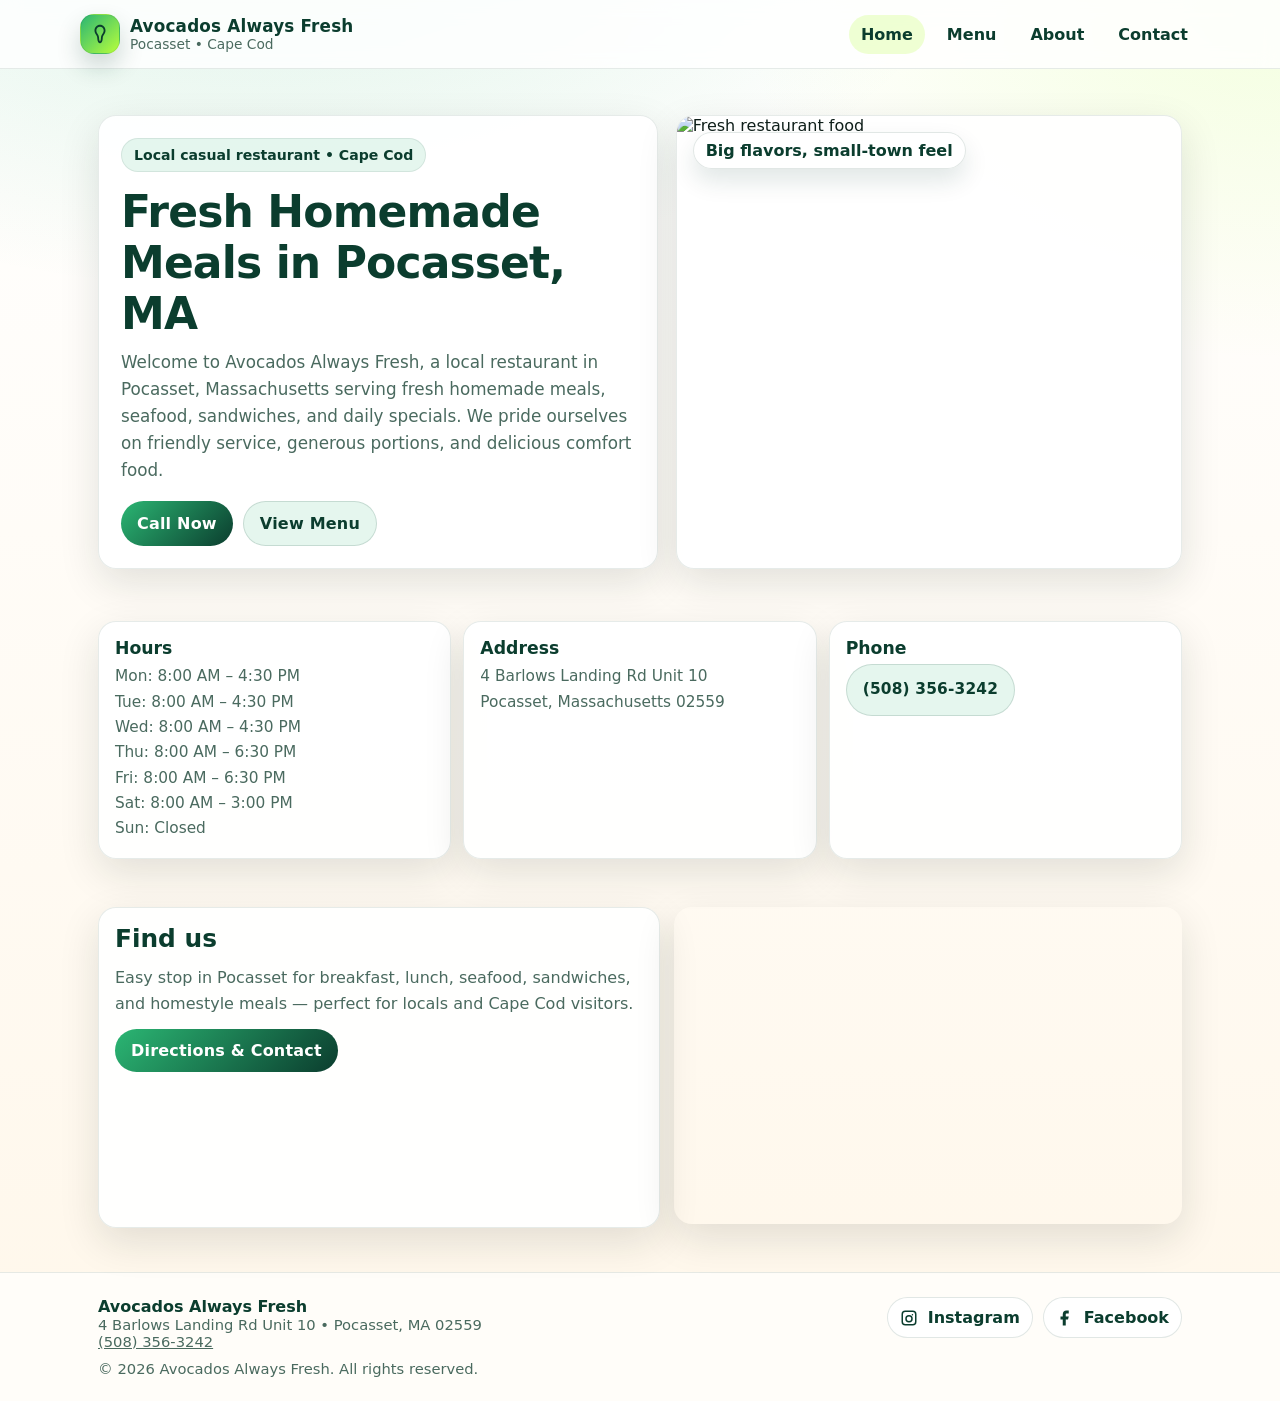
==== index.html @ b9e70e14 "Initial Avocados Always Fresh website" ====
<!doctype html>
<html lang="en">
<head>
  <meta charset="utf-8" />
  <meta name="viewport" content="width=device-width, initial-scale=1" />
  <title>Avocados Always Fresh | Fresh Homemade Meals in Pocasset, MA</title>
  <meta name="description" content="Avocados Always Fresh is a local casual restaurant in Pocasset, MA serving breakfast, lunch, seafood, sandwiches, and homestyle meals. Call (508) 356-3242." />
  <meta name="theme-color" content="#2bb673" />
  <link rel="stylesheet" href="styles.css" />

  <script type="application/ld+json">
  {
    "@context": "https://schema.org",
    "@type": "Restaurant",
    "name": "Avocados Always Fresh",
    "address": {
      "@type": "PostalAddress",
      "streetAddress": "4 Barlows Landing Rd Unit 10",
      "addressLocality": "Pocasset",
      "addressRegion": "MA",
      "postalCode": "02559",
      "addressCountry": "US"
    },
    "telephone": "+1-508-356-3242",
    "servesCuisine": ["Breakfast", "Lunch", "Seafood", "Sandwiches", "Homestyle"],
    "url": "./"
  }
  </script>
</head>
<body>
  <header class="site-header">
    <div class="container header-inner">
      <a class="brand" href="index.html" aria-label="Avocados Always Fresh home">
        <span class="brand-mark" aria-hidden="true">
          <svg viewBox="0 0 24 24"><path d="M12 2c3.4 0 6 2.8 6 6.2 0 1.7-.7 3.3-1.7 4.6-.7.9-1.3 2.1-1.3 3.7 0 3.4-1.5 5.5-3 5.5s-3-2.1-3-5.5c0-1.6-.6-2.8-1.3-3.7C6.7 11.5 6 9.9 6 8.2 6 4.8 8.6 2 12 2zm0 2C9.7 4 8 5.8 8 8.2c0 1.3.6 2.5 1.3 3.4 1 1.3 1.7 2.9 1.7 4.9 0 2.1.8 3.5 1 3.5s1-1.4 1-3.5c0-2 .7-3.6 1.7-4.9.7-.9 1.3-2.1 1.3-3.4C16 5.8 14.3 4 12 4z"/></svg>
        </span>
        <span class="brand-title"><strong>Avocados Always Fresh</strong><span>Pocasset • Cape Cod</span></span>
      </a>

      <nav class="nav" aria-label="Primary">
        <ul>
          <li><a data-nav href="index.html">Home</a></li>
          <li><a data-nav href="menu.html">Menu</a></li>
          <li><a data-nav href="about.html">About</a></li>
          <li><a data-nav href="contact.html">Contact</a></li>
        </ul>
      </nav>

      <button class="nav-toggle" aria-label="Open menu" aria-expanded="false">
        <svg viewBox="0 0 24 24"><path d="M4 7h16v2H4V7zm0 8h16v2H4v-2zm0-4h16v2H4v-2z"/></svg>
      </button>
    </div>

    <div class="nav-drawer" role="dialog" aria-label="Mobile navigation">
      <div class="container drawer-inner">
        <a data-nav href="index.html">Home</a>
        <a data-nav href="menu.html">Menu</a>
        <a data-nav href="about.html">About</a>
        <a data-nav href="contact.html">Contact</a>
      </div>
    </div>
  </header>

  <main>
    <section class="hero">
      <div class="container hero-grid">
        <div class="card">
          <div class="hero-copy">
            <div class="kicker">Local casual restaurant • Cape Cod</div>
            <h1 class="h1">Fresh Homemade Meals in Pocasset, MA</h1>
            <p class="lede">Welcome to Avocados Always Fresh, a local restaurant in Pocasset, Massachusetts serving fresh homemade meals, seafood, sandwiches, and daily specials. We pride ourselves on friendly service, generous portions, and delicious comfort food.</p>
            <div class="btn-row">
              <a class="btn btn-primary" href="tel:+15083563242">Call Now</a>
              <a class="btn btn-ghost" href="menu.html">View Menu</a>
            </div>
          </div>
        </div>

        <div class="card hero-media hero-media-wrap">
          <div class="badge">Big flavors, small-town feel</div>
          <img loading="eager" alt="Fresh restaurant food" src="https://source.unsplash.com/featured/1200x900?restaurant,food,plate" />
        </div>
      </div>
    </section>

    <section class="section">
      <div class="container cards" aria-label="Quick info">
        <div class="card card-pad">
          <h3>Hours</h3>
          <p class="small">
            Mon: 8:00 AM – 4:30 PM<br>
            Tue: 8:00 AM – 4:30 PM<br>
            Wed: 8:00 AM – 4:30 PM<br>
            Thu: 8:00 AM – 6:30 PM<br>
            Fri: 8:00 AM – 6:30 PM<br>
            Sat: 8:00 AM – 3:00 PM<br>
            Sun: Closed
          </p>
        </div>
        <div class="card card-pad">
          <h3>Address</h3>
          <p class="small">4 Barlows Landing Rd Unit 10<br>Pocasset, Massachusetts 02559</p>
        </div>
        <div class="card card-pad">
          <h3>Phone</h3>
          <p class="small"><a class="btn btn-ghost" href="tel:+15083563242">(508) 356-3242</a></p>
        </div>
      </div>
    </section>

    <section class="section">
      <div class="container split">
        <div class="card card-pad">
          <h2>Find us</h2>
          <p>Easy stop in Pocasset for breakfast, lunch, seafood, sandwiches, and homestyle meals — perfect for locals and Cape Cod visitors.</p>
          <div style="height:12px"></div>
          <a class="btn btn-primary" href="contact.html">Directions & Contact</a>
        </div>
        <div>
          <iframe class="map-embed" loading="lazy" referrerpolicy="no-referrer-when-downgrade" title="Avocados Always Fresh map" src="https://www.google.com/maps?q=4%20Barlows%20Landing%20Rd%20Unit%2010%20Pocasset%20MA%2002559&output=embed"></iframe>
        </div>
      </div>
    </section>
  </main>

  <footer class="site-footer">
    <div class="container footer-inner">
      <div class="footer-meta">
        <strong>Avocados Always Fresh</strong>
        <div class="smallprint">4 Barlows Landing Rd Unit 10 • Pocasset, MA 02559</div>
        <div class="smallprint"><a href="tel:+15083563242">(508) 356-3242</a></div>
      </div>
      <div class="footer-links" aria-label="Social links">
        <a class="icon-btn" href="#" aria-label="Instagram (placeholder)">
          <svg viewBox="0 0 24 24"><path d="M7 2h10a5 5 0 0 1 5 5v10a5 5 0 0 1-5 5H7a5 5 0 0 1-5-5V7a5 5 0 0 1 5-5zm10 2H7a3 3 0 0 0-3 3v10a3 3 0 0 0 3 3h10a3 3 0 0 0 3-3V7a3 3 0 0 0-3-3zm-5 4a5 5 0 1 1 0 10 5 5 0 0 1 0-10zm0 2a3 3 0 1 0 0 6 3 3 0 0 0 0-6zm5.6-2.2a1 1 0 1 1-2 0 1 1 0 0 1 2 0z"/></svg>
          Instagram
        </a>
        <a class="icon-btn" href="#" aria-label="Facebook (placeholder)">
          <svg viewBox="0 0 24 24"><path d="M13 22v-8h3l1-4h-4V7.5c0-1.1.4-1.5 1.5-1.5H17V2h-3c-3.1 0-5 1.9-5 5.3V10H6v4h3v8h4z"/></svg>
          Facebook
        </a>
      </div>
    </div>
    <div class="container" style="margin-top:10px">
      <div class="smallprint">© <span id="y"></span> Avocados Always Fresh. All rights reserved.</div>
    </div>
  </footer>

  <script>document.getElementById('y').textContent = new Date().getFullYear();</script>
  <script src="script.js"></script>
</body>
</html>
---- styles.css ----
/* Avocados Always Fresh — Cape Cod casual restaurant */
:root{
  --green:#2bb673;
  --deep:#0b3d2e;
  --mint:#d9fff0;
  --lime:#b7ff3c;
  --white:#ffffff;
  --sand:#fff7ea;
  --ink:#0f1f1a;
  --muted:#4a6a5f;
  --card: rgba(255,255,255,.92);
  --shadow: 0 14px 40px rgba(15,31,26,.12);
  --radius: 18px;
  --max: 1120px;
}
*{box-sizing:border-box}
html{scroll-behavior:smooth}
body{
  margin:0;
  font-family: ui-sans-serif, system-ui, -apple-system, Segoe UI, Roboto, Helvetica, Arial;
  color:var(--ink);
  background:
    radial-gradient(1200px 700px at 20% -10%, rgba(43,182,115,.18), transparent 62%),
    radial-gradient(900px 600px at 100% 0%, rgba(183,255,60,.16), transparent 60%),
    linear-gradient(180deg, var(--white), var(--sand));
}
img{max-width:100%; height:auto; display:block}
a{color:inherit}
.container{max-width:var(--max); margin:0 auto; padding:0 18px}

/* Header */
.site-header{
  position:sticky; top:0; z-index:50;
  background: rgba(255,255,255,.82);
  backdrop-filter: blur(10px);
  border-bottom: 1px solid rgba(11,61,46,.10);
}
.header-inner{display:flex; align-items:center; justify-content:space-between; gap:14px; padding:14px 0}
.brand{display:flex; gap:10px; align-items:center; text-decoration:none}
.brand-mark{
  width:40px; height:40px; border-radius:14px;
  background: linear-gradient(135deg, var(--green), var(--lime));
  box-shadow: 0 12px 24px rgba(11,61,46,.20);
  display:grid; place-items:center;
  border:1px solid rgba(11,61,46,.10);
}
.brand-mark svg{width:22px; height:22px; fill:var(--deep)}
.brand-title strong{display:block; font-size:1.05rem; letter-spacing:.2px; color:var(--deep)}
.brand-title span{display:block; font-size:.86rem; color:var(--muted)}

.nav-toggle{
  width:44px; height:44px;
  border-radius:14px;
  border:1px solid rgba(11,61,46,.14);
  background:#fff;
  box-shadow: 0 10px 22px rgba(11,61,46,.08);
  display:inline-flex; align-items:center; justify-content:center;
}
.nav-toggle svg{width:22px; height:22px; fill:var(--deep)}

.nav{display:none}
.nav ul{margin:0; padding:0; list-style:none; display:flex; gap:10px; align-items:center}
.nav a{
  text-decoration:none;
  display:inline-flex; align-items:center; gap:8px;
  padding:10px 12px;
  border-radius:999px;
  font-weight:800;
  color:var(--deep);
}
.nav a:hover{background: rgba(43,182,115,.12)}
.nav a[aria-current="page"]{background: rgba(183,255,60,.22)}

.nav-drawer{display:none; border-top:1px solid rgba(11,61,46,.10); background: rgba(255,255,255,.94)}
.nav-drawer.open{display:block}
.nav-drawer .drawer-inner{padding:10px 0 14px}
.nav-drawer a{display:block; padding:14px 10px; border-radius:14px; text-decoration:none; font-weight:800; color:var(--deep)}
.nav-drawer a:hover{background: rgba(43,182,115,.12)}

@media (min-width: 860px){
  .nav{display:block}
  .nav-toggle{display:none}
  .nav-drawer{display:none !important}
}

/* Hero */
.hero{padding:34px 0 18px}
.hero-grid{display:grid; grid-template-columns:1fr; gap:18px; align-items:stretch}
.card{
  background: var(--card);
  border:1px solid rgba(11,61,46,.10);
  border-radius: var(--radius);
  box-shadow: var(--shadow);
}
.hero-copy{padding:22px}
.kicker{
  display:inline-flex; align-items:center; gap:10px;
  padding:8px 12px;
  border-radius:999px;
  background: rgba(43,182,115,.12);
  border:1px solid rgba(11,61,46,.09);
  color:var(--deep);
  font-weight:900;
  font-size:.88rem;
}
.h1{margin:14px 0 10px; font-size:2.25rem; letter-spacing:-.02em; color:var(--deep)}
.lede{margin:0 0 18px; color:var(--muted); line-height:1.6; font-size:1.05rem}

.btn-row{display:flex; flex-wrap:wrap; gap:10px}
.btn{
  appearance:none; border:0; cursor:pointer;
  display:inline-flex; align-items:center; justify-content:center;
  padding:12px 16px;
  border-radius:999px;
  text-decoration:none;
  font-weight:900;
  letter-spacing:.2px;
  transition: transform .06s ease, filter .15s ease, background .15s ease;
}
.btn:active{transform: translateY(1px)}
.btn-primary{background: linear-gradient(135deg, var(--green), var(--deep)); color:#fff}
.btn-primary:hover{filter: brightness(1.05)}
.btn-ghost{background: rgba(43,182,115,.12); border:1px solid rgba(11,61,46,.14); color:var(--deep)}
.btn-ghost:hover{background: rgba(43,182,115,.18)}

.hero-media{overflow:hidden}
.hero-media img{width:100%; height:100%; object-fit:cover; min-height:320px}
.hero-media .badge{
  position:absolute; left:16px; top:16px;
  background: rgba(255,255,255,.92);
  border:1px solid rgba(11,61,46,.12);
  border-radius:999px;
  padding:8px 12px;
  font-weight:900;
  color:var(--deep);
  box-shadow: 0 12px 24px rgba(11,61,46,.12);
}
.hero-media-wrap{position:relative}

@media (min-width: 920px){
  .hero{padding:46px 0 22px}
  .hero-grid{grid-template-columns: 1.05fr .95fr}
  .h1{font-size:2.75rem}
  .hero-media img{min-height: 440px}
}

/* Sections */
.section{padding:18px 0}
.section h2{margin:0 0 12px; font-size:1.55rem; color:var(--deep)}
.section p{margin:0; color:var(--muted); line-height:1.65}

.cards{display:grid; grid-template-columns:1fr; gap:12px; margin-top:12px}
.card-pad{padding:16px}
.card h3{margin:0 0 6px; color:var(--deep); font-size:1.08rem}
.small{font-size:.96rem}

@media (min-width: 820px){
  .cards{grid-template-columns: repeat(3, 1fr)}
}

/* Menu */
.menu-grid{display:grid; grid-template-columns:1fr; gap:14px; margin-top:12px}
.menu-group header{display:flex; justify-content:space-between; align-items:baseline; gap:10px; margin-bottom:10px}
.menu-group header h3{margin:0; color:var(--deep); font-size:1.12rem}
.menu-group header span{color:var(--muted); font-weight:800; font-size:.92rem}
.menu-list{margin:0; padding:0; list-style:none; display:grid; grid-template-columns:1fr; gap:8px}
.menu-item{
  padding:10px 12px;
  border-radius:14px;
  background: rgba(217,255,240,.55);
  border:1px solid rgba(11,61,46,.08);
  display:flex; align-items:center; justify-content:space-between; gap:12px;
}
.menu-item strong{color:var(--ink)}
.menu-item em{font-style:normal; color:var(--muted); font-weight:900}
@media (min-width: 920px){
  .menu-grid{grid-template-columns: repeat(2, 1fr)}
}

/* Map */
.map-embed{width:100%; aspect-ratio: 16/10; border:0; border-radius: var(--radius); box-shadow: var(--shadow)}

/* Form */
form{display:grid; gap:10px; margin-top:10px}
label{font-weight:900; color:var(--deep)}
input, textarea{
  width:100%;
  padding:12px;
  border-radius:14px;
  border:1px solid rgba(11,61,46,.14);
  background: rgba(255,255,255,.95);
  font: inherit;
}
textarea{min-height:120px; resize:vertical}
.form-row{display:grid; gap:10px}
@media (min-width: 720px){
  .form-row{grid-template-columns: 1fr 1fr}
}

/* Footer */
.site-footer{margin-top:26px; padding:24px 0; border-top:1px solid rgba(11,61,46,.10); background: rgba(255,255,255,.72)}
.footer-inner{display:flex; flex-direction:column; gap:14px}
.footer-meta strong{color:var(--deep)}
.footer-links{display:flex; flex-wrap:wrap; gap:10px}
.icon-btn{
  display:inline-flex; align-items:center; gap:10px;
  padding:10px 12px;
  border-radius:999px;
  border:1px solid rgba(11,61,46,.12);
  background:#fff;
  text-decoration:none;
  font-weight:900;
  color:var(--deep);
}
.icon-btn svg{width:18px; height:18px; fill:var(--deep)}
.smallprint{color:var(--muted); font-size:.92rem}

@media (min-width: 920px){
  .footer-inner{flex-direction:row; align-items:flex-start; justify-content:space-between}
  .footer-meta{max-width:560px}
}

/* Utility */
.split{display:grid; grid-template-columns:1fr; gap:14px; margin-top:12px}
@media (min-width: 920px){
  .split{grid-template-columns: 1.05fr .95fr}
}
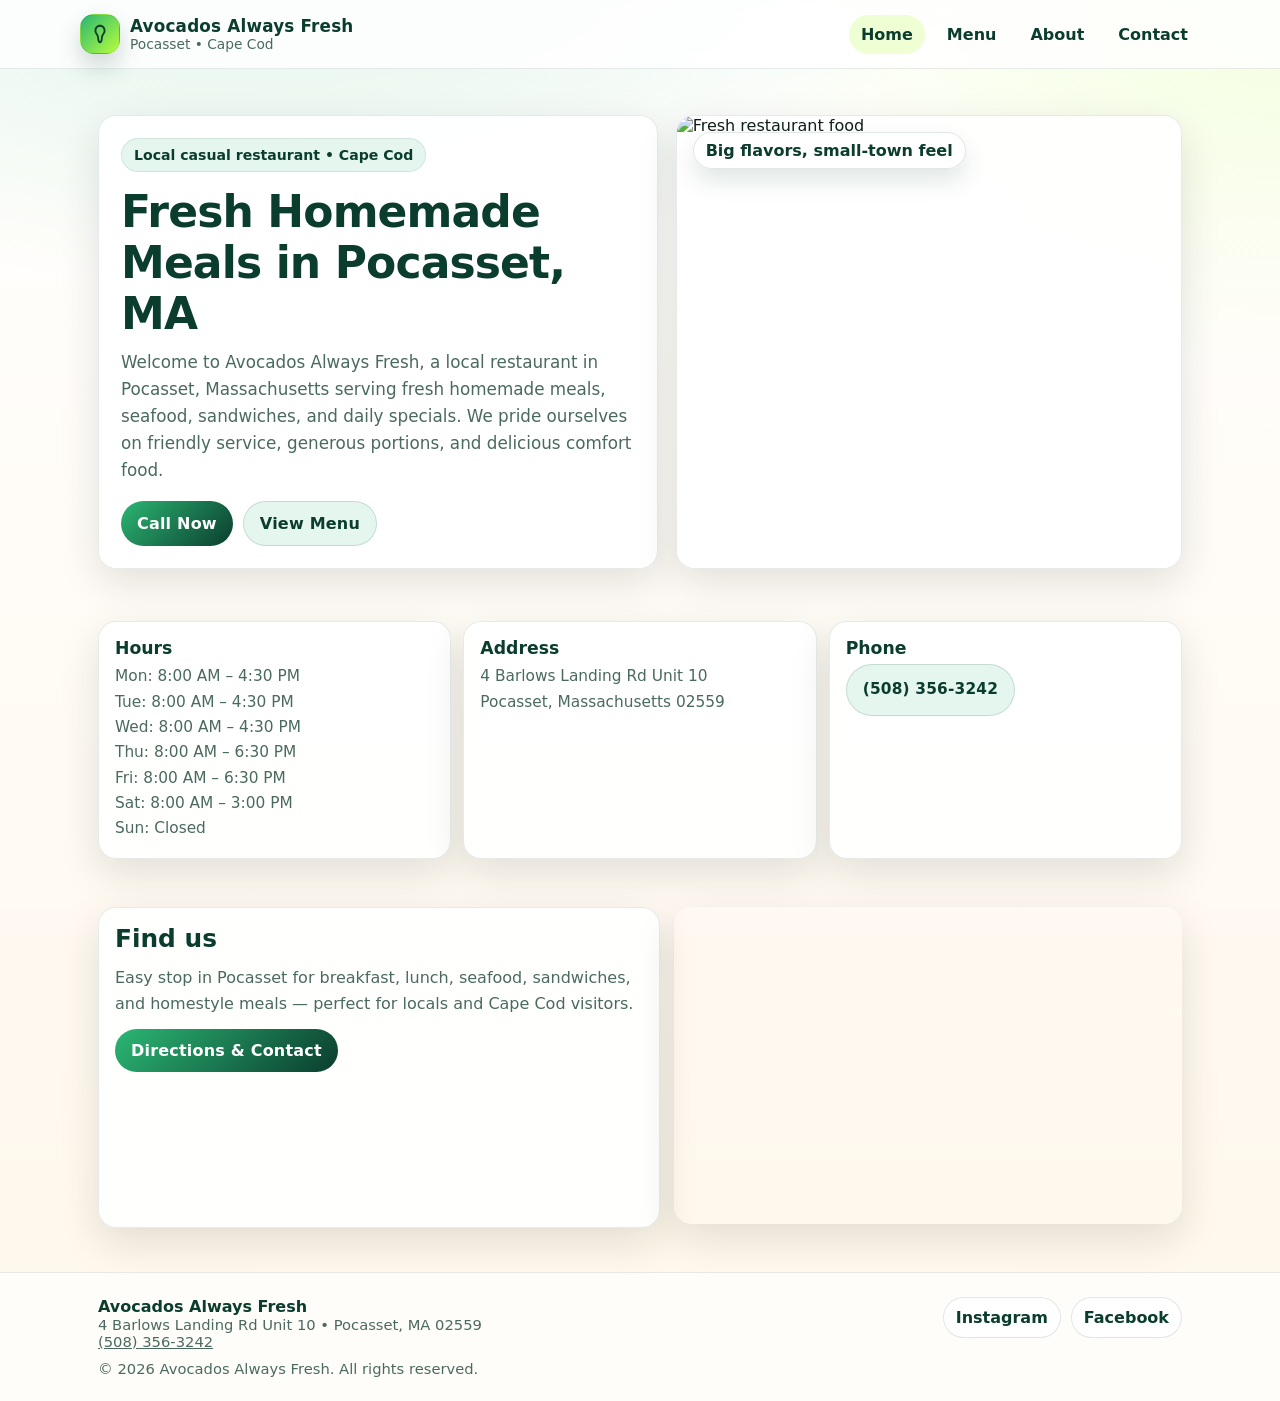
==== commit 89337797: "Update footer links to point to actual social media pages" ====
--- a/index.html
+++ b/index.html
@@ -130,16 +130,23 @@
         <div class="smallprint">4 Barlows Landing Rd Unit 10 • Pocasset, MA 02559</div>
         <div class="smallprint"><a href="tel:+15083563242">(508) 356-3242</a></div>
       </div>
-      <div class="footer-links" aria-label="Social links">
-        <a class="icon-btn" href="#" aria-label="Instagram (placeholder)">
-          <svg viewBox="0 0 24 24"><path d="M7 2h10a5 5 0 0 1 5 5v10a5 5 0 0 1-5 5H7a5 5 0 0 1-5-5V7a5 5 0 0 1 5-5zm10 2H7a3 3 0 0 0-3 3v10a3 3 0 0 0 3 3h10a3 3 0 0 0 3-3V7a3 3 0 0 0-3-3zm-5 4a5 5 0 1 1 0 10 5 5 0 0 1 0-10zm0 2a3 3 0 1 0 0 6 3 3 0 0 0 0-6zm5.6-2.2a1 1 0 1 1-2 0 1 1 0 0 1 2 0z"/></svg>
-          Instagram
-        </a>
-        <a class="icon-btn" href="#" aria-label="Facebook (placeholder)">
-          <svg viewBox="0 0 24 24"><path d="M13 22v-8h3l1-4h-4V7.5c0-1.1.4-1.5 1.5-1.5H17V2h-3c-3.1 0-5 1.9-5 5.3V10H6v4h3v8h4z"/></svg>
-          Facebook
-        </a>
-      </div>
+    <div class="footer-links" aria-label="Social links">
+
+  <a class="icon-btn"
+     href="https://www.instagram.com/avocadoscapecod/"
+     target="_blank"
+     rel="noopener noreferrer">
+    Instagram
+  </a>
+
+  <a class="icon-btn"
+     href="https://www.facebook.com/p/Avocados-Cape-Cod-100057155391975/"
+     target="_blank"
+     rel="noopener noreferrer">
+    Facebook
+  </a>
+
+</div>
     </div>
     <div class="container" style="margin-top:10px">
       <div class="smallprint">© <span id="y"></span> Avocados Always Fresh. All rights reserved.</div>
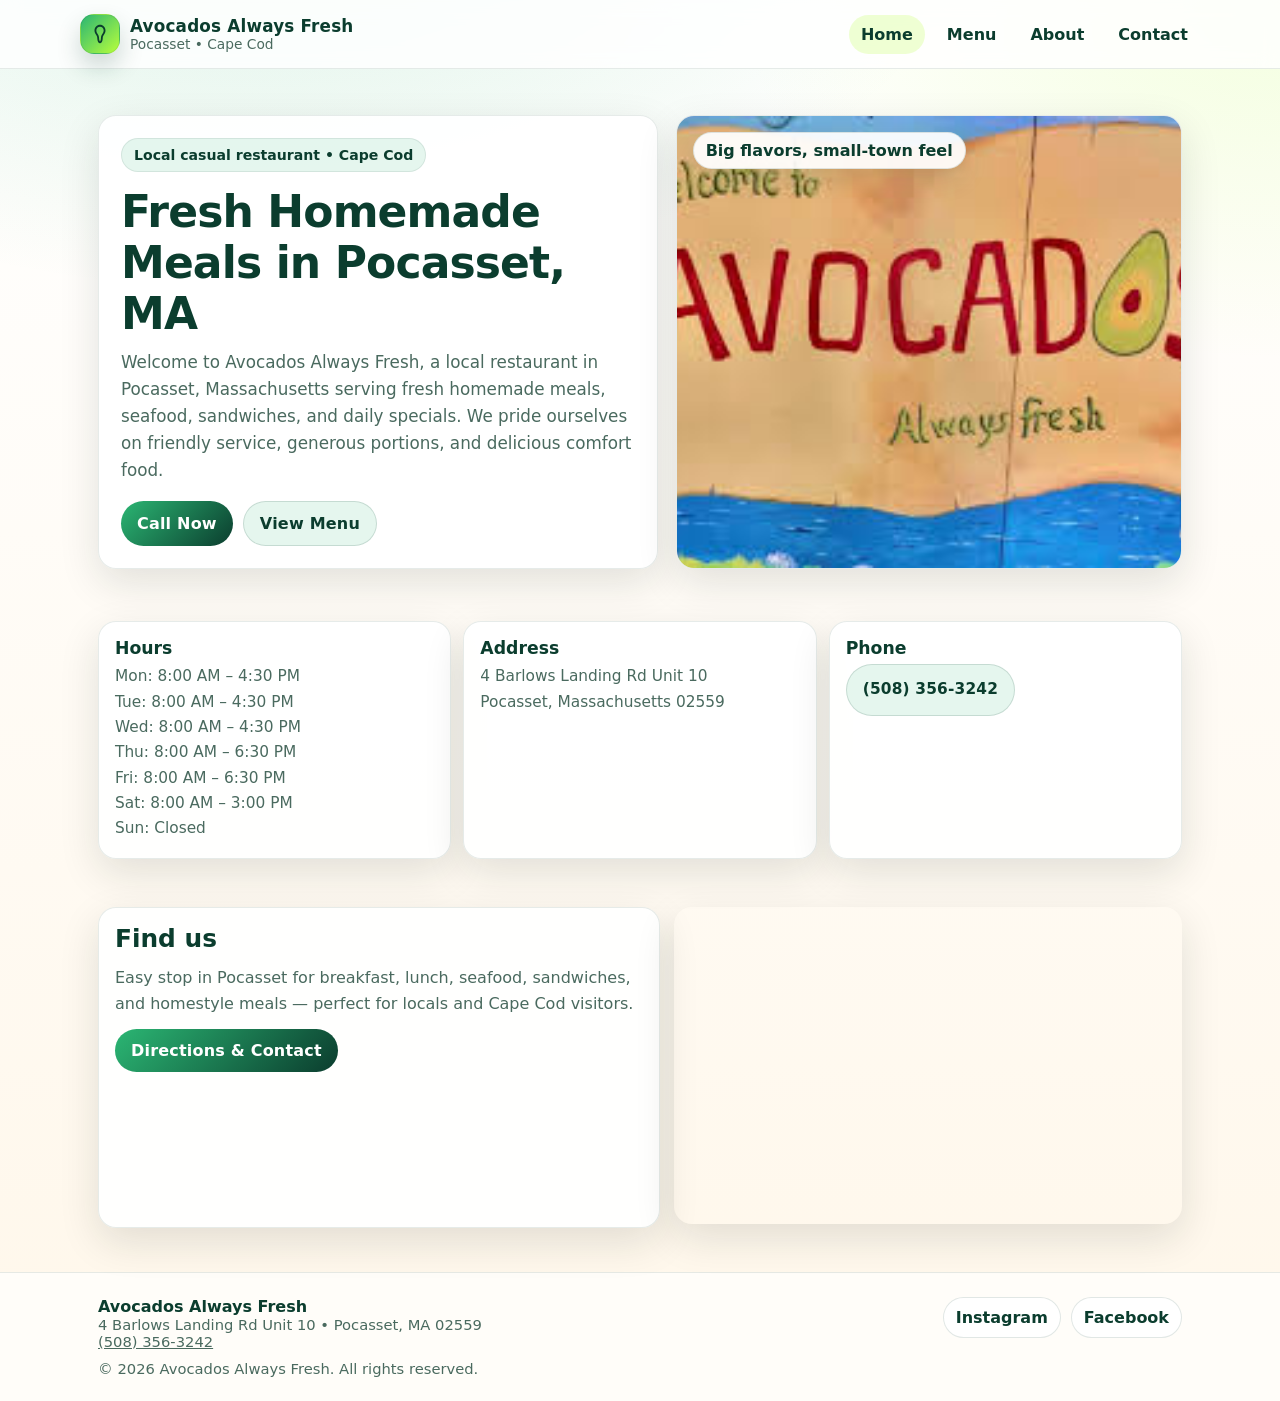
==== commit b9503f81: "Add local images for home and contact heroes" ====
--- a/index.html
+++ b/index.html
@@ -78,7 +78,7 @@
 
         <div class="card hero-media hero-media-wrap">
           <div class="badge">Big flavors, small-town feel</div>
-          <img loading="eager" alt="Fresh restaurant food" src="https://source.unsplash.com/featured/1200x900?restaurant,food,plate" />
+          <img loading="eager" alt="Avocados Always Fresh sign" src="assets/img/home-hero.jpg" />
         </div>
       </div>
     </section>
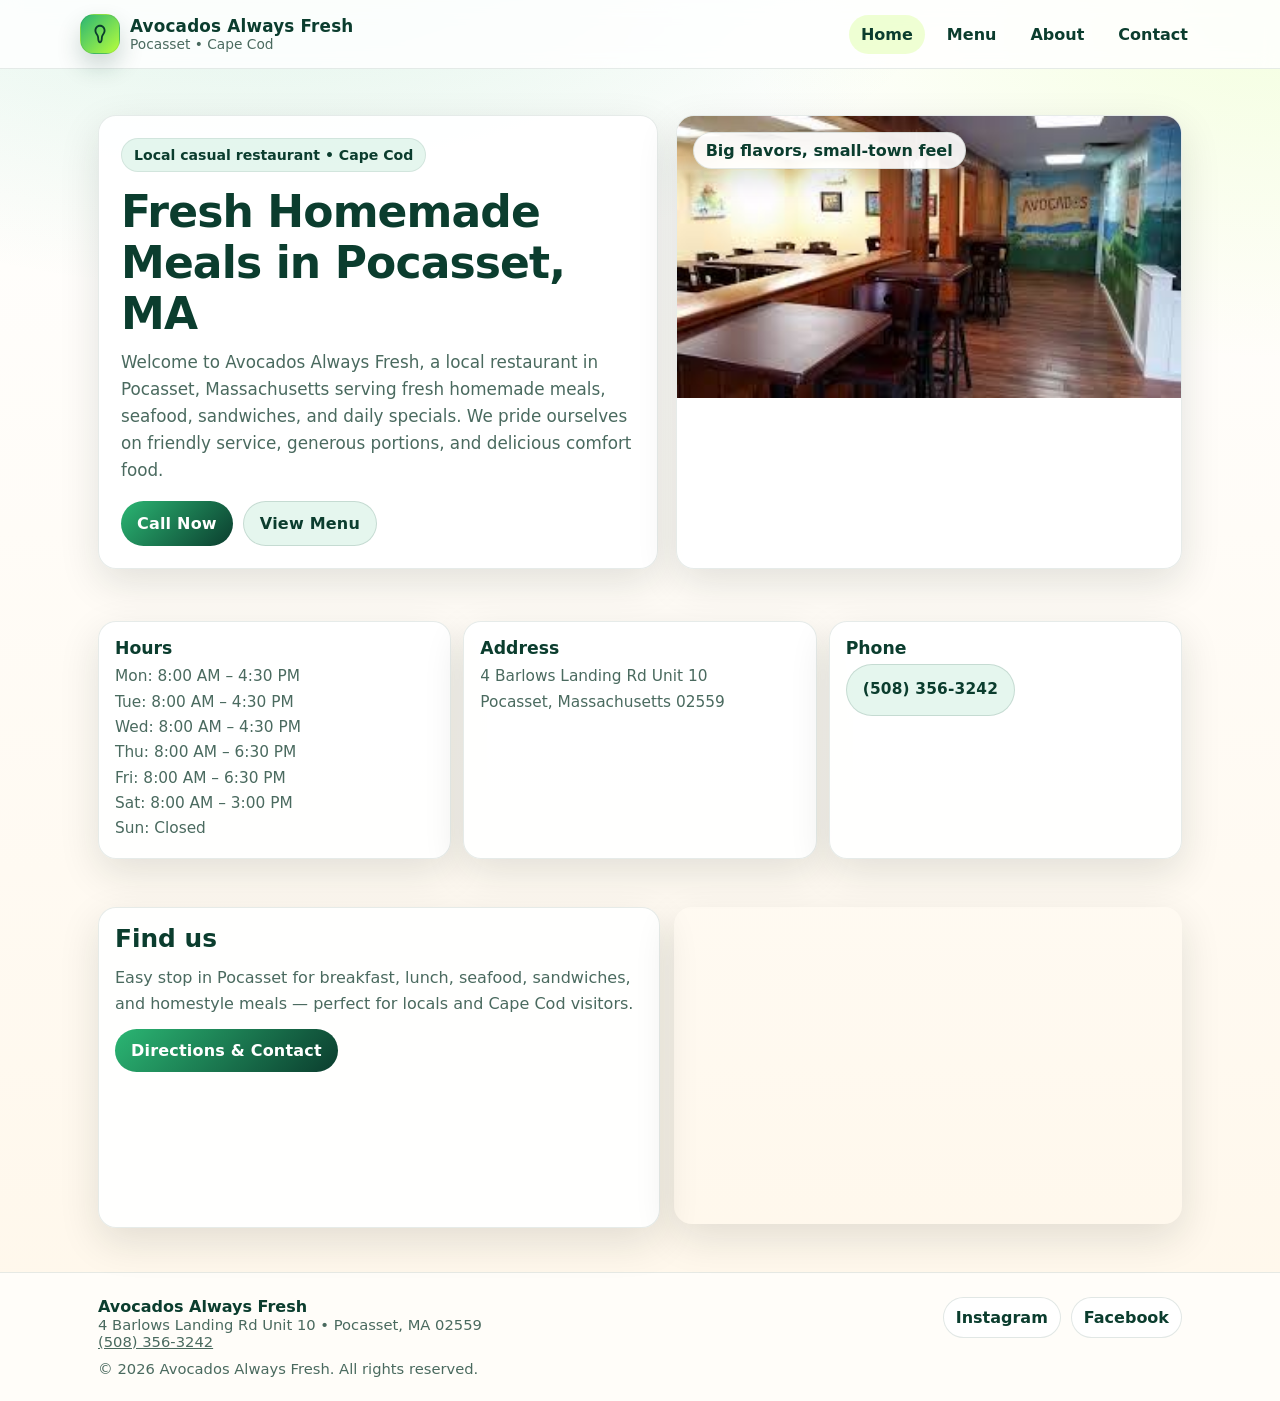
==== commit 0f12555d: "Add named hero images and update page assignments" ====
--- a/index.html
+++ b/index.html
@@ -78,7 +78,7 @@
 
         <div class="card hero-media hero-media-wrap">
           <div class="badge">Big flavors, small-town feel</div>
-          <img loading="eager" alt="Avocados Always Fresh sign" src="assets/img/home-hero.jpg" />
+          <img loading="eager" alt="Avocados Always Fresh" src="assets/img/avocado.jpg" />
         </div>
       </div>
     </section>
--- a/styles.css
+++ b/styles.css
@@ -124,7 +124,7 @@
 .btn-ghost:hover{background: rgba(43,182,115,.18)}
 
 .hero-media{overflow:hidden}
-.hero-media img{width:100%; height:100%; object-fit:cover; min-height:320px}
+.hero-media img{width:100%; height:auto; object-fit:contain}
 .hero-media .badge{
   position:absolute; left:16px; top:16px;
   background: rgba(255,255,255,.92);
@@ -141,8 +141,8 @@
   .hero{padding:46px 0 22px}
   .hero-grid{grid-template-columns: 1.05fr .95fr}
   .h1{font-size:2.75rem}
-  .hero-media img{min-height: 440px}
-}
+}
+
 
 /* Sections */
 .section{padding:18px 0}
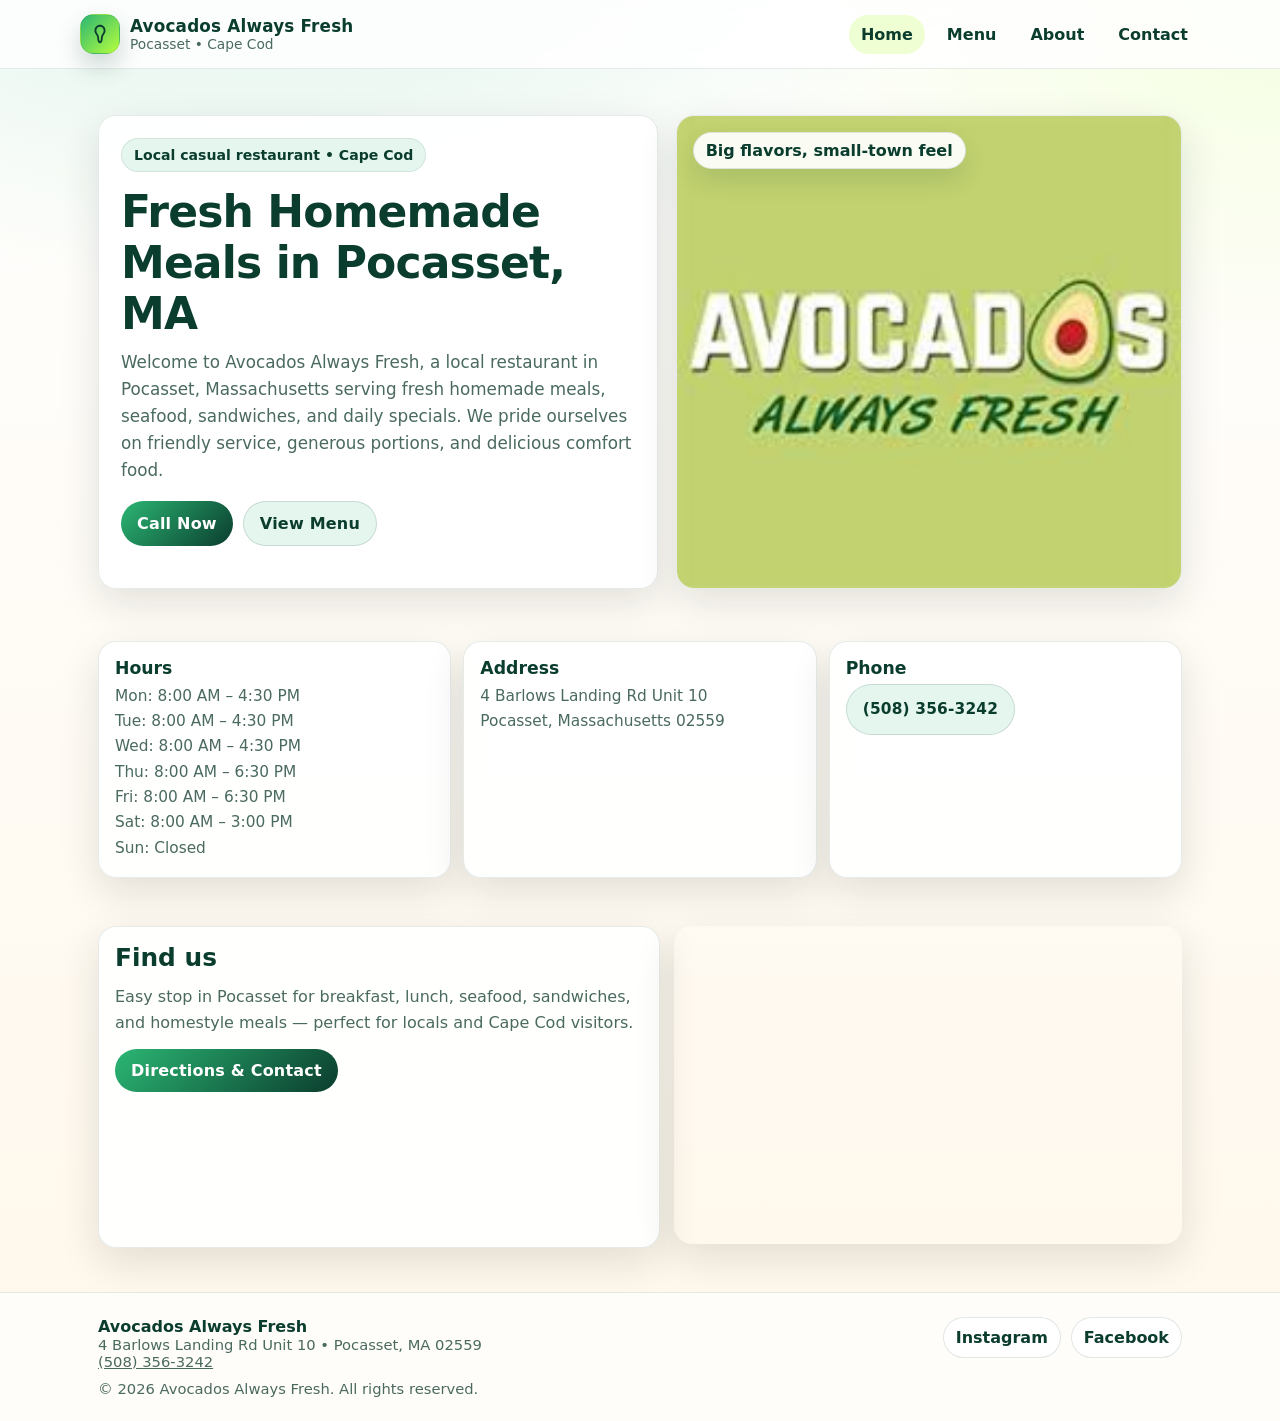
==== commit 375a2003: "Update image source for hero media section" ====
--- a/index.html
+++ b/index.html
@@ -78,7 +78,7 @@
 
         <div class="card hero-media hero-media-wrap">
           <div class="badge">Big flavors, small-town feel</div>
-          <img loading="eager" alt="Avocados Always Fresh" src="assets/img/avocado.jpg" />
+          <img loading="eager" alt="Avocados Always Fresh" src="assets/img/green.jpg" />
         </div>
       </div>
     </section>
